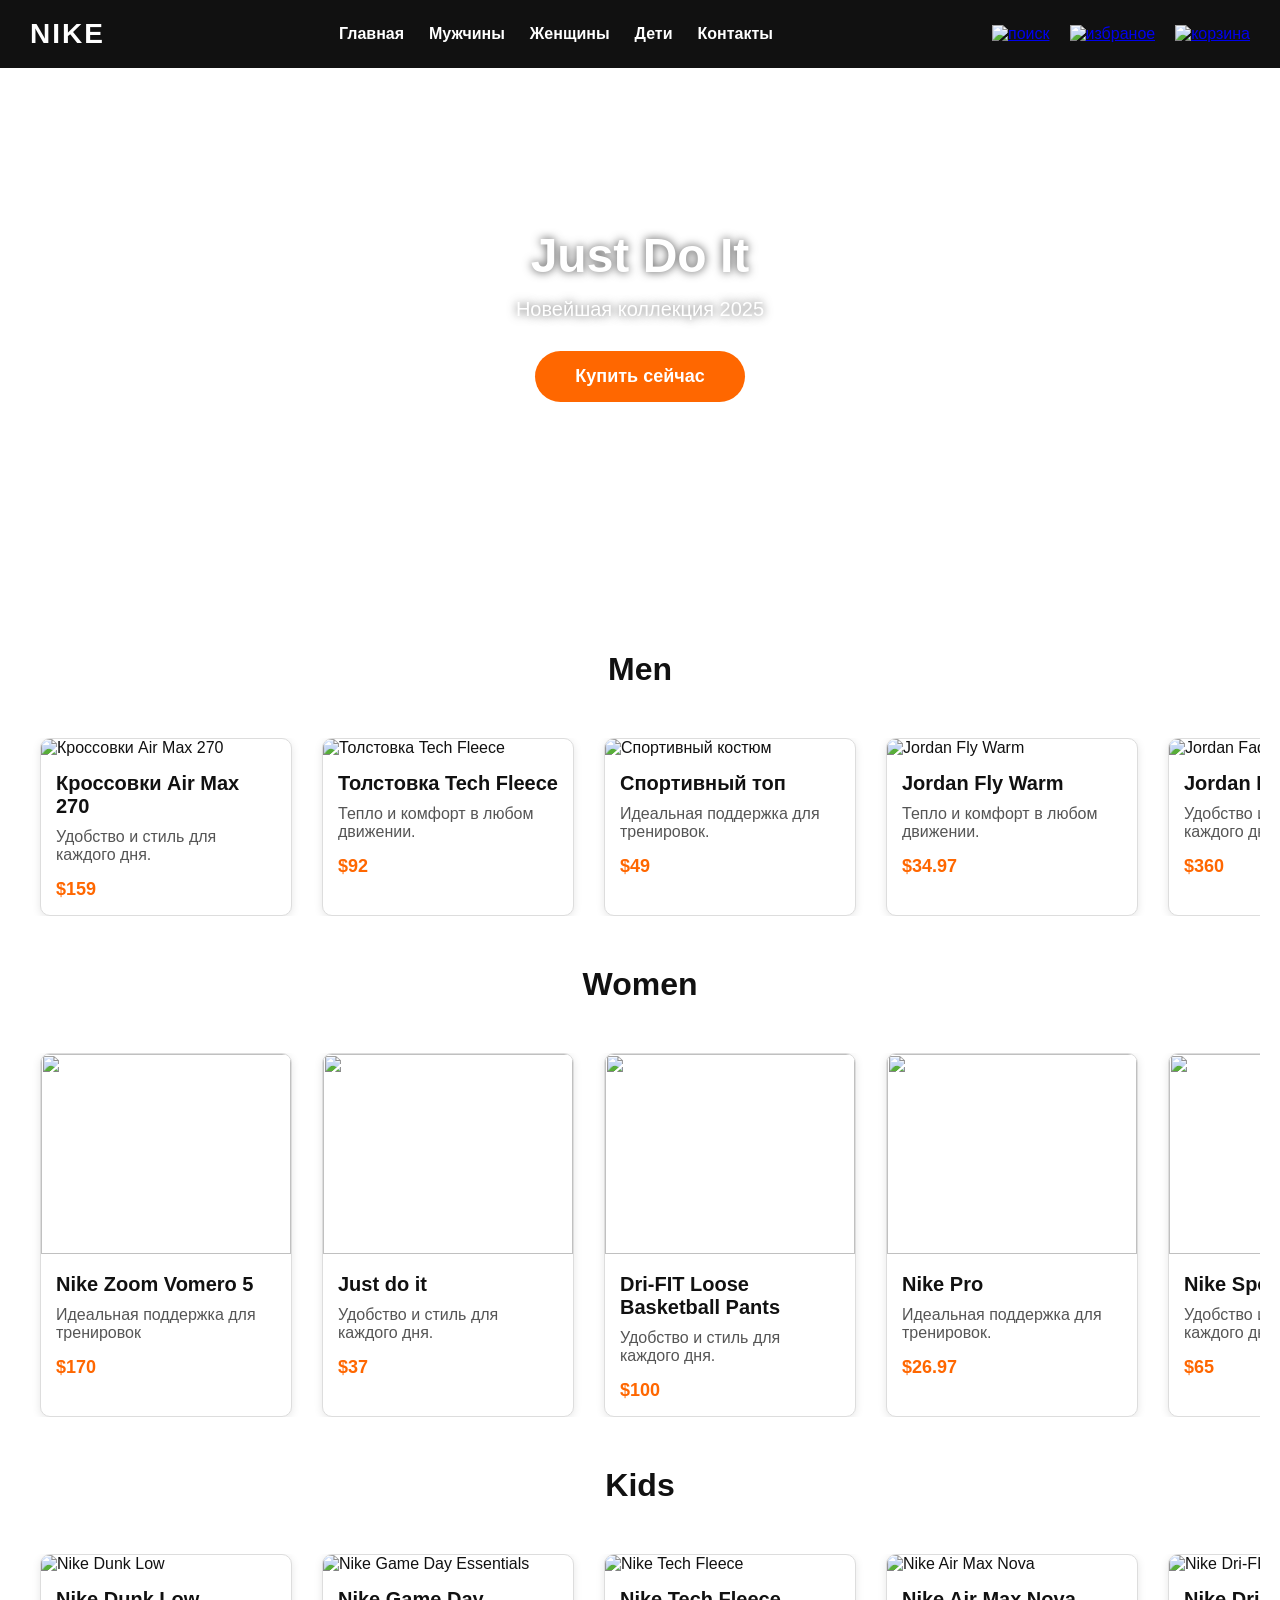
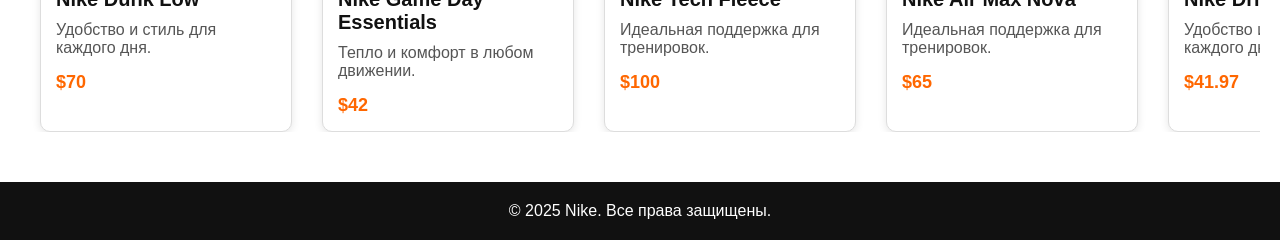
==== index.html @ d8fe8e83 "Update and rename nikl.html to index.html" ====
<!DOCTYPE html>
<html lang="ru">
  <head>
    <meta charset="UTF-8" />
    <meta name="viewport" content="width=device-width, initial-scale=1" />
    <title>Nike Style</title>
    <link rel="stylesheet" href="nikl.css" />
  </head>
  <body>
    <header>
      <div class="logo">NIKE</div>
      <nav>
        <div class="nav">
          <a href="#">Главная</a>
          <a href="#">Мужчины</a>
          <a href="#">Женщины</a>
          <a href="#">Дети</a>
          <a href="#">Контакты</a>
        </div>
      </nav>
      <div class="topbar">
        <a href="#"><img src="./assets/images/search.png" alt="поиск" /></a>
        <a href="#"><img src="./assets/images/heart.png" alt="избраное" /></a>
        <a href="#"><img src="./assets/images/cart.png" alt="корзина" /></a>
      </div>
    </header>
    <section class="hero">
      <h1>Just Do It</h1>
      <p>Новейшая коллекция 2025</p>
      <button>Купить сейчас</button>
    </section>
    <div class="section-title"><h1>Men</h1></div>
    <section class="products">
      <div class="product-card">
        <img
          src="https://admin.di-sport.uz/storage/thumbnails/galleries/15135/TgC20Le6HwSjdDCjz6YAbBHwex1mLtQqsfRwQe2c-large.webp"
          alt="Кроссовки Air Max 270"
        />
        <div class="product-info">
          <h3>Кроссовки Air Max 270</h3>
          <p>Удобство и стиль для каждого дня.</p>
          <span>$159</span>
        </div>
      </div>
      <div class="product-card">
        <img
          src="https://admin.di-sport.uz/storage/thumbnails/galleries/12837/Vx0sGglSOGy8mHYQzFx9p4N3NT5jqzCbbuOcZBa0-large.webp"
          alt="Толстовка Tech Fleece"
        />
        <div class="product-info">
          <h3>Толстовка Tech Fleece</h3>
          <p>Тепло и комфорт в любом движении.</p>
          <span>$92</span>
        </div>
      </div>
      <div class="product-card">
        <img
          src="https://admin.di-sport.uz/storage/thumbnails/galleries/19999/tvIFdXenOKw1ogEoVOJOxI7K8t1uz3bwvX8XQ8zT-large.webp"
          alt="Спортивный костюм"
        />
        <div class="product-info">
          <h3>Спортивный топ</h3>
          <p>Идеальная поддержка для тренировок.</p>
          <span>$49</span>
        </div>
      </div>
      <div class="product-card">
        <img
          src="https://static.nike.com/a/images/t_PDP_1728_v1/f_auto,q_auto:eco,u_126ab356-44d8-4a06-89b4-fcdcc8df0245,c_scale,fl_relative,w_1.0,h_1.0,fl_layer_apply/1ad50459-0d11-4726-83bf-209a05422222/JORDAN+TF+FLY+WARM+HOOD.png"
          alt="Jordan Fly Warm"
        />
        <div class="product-info">
          <h3>Jordan Fly Warm</h3>
          <p>Тепло и комфорт в любом движении.</p>
          <span>$34.97</span>
        </div>
      </div>
      <div class="product-card">
        <img
          src="https://static.nike.com/a/images/t_PDP_1728_v1/f_auto,q_auto:eco,u_126ab356-44d8-4a06-89b4-fcdcc8df0245,c_scale,fl_relative,w_1.0,h_1.0,fl_layer_apply/0b8219e5-9a7b-49dc-b964-774d5a9de022/JORDAN+FADE+AWAY+GB.png"
          alt="Jordan Fadeaway"
        />
        <div class="product-info">
          <h3>Jordan Fadeaway</h3>
          <p>Удобство и стиль для каждого дня.</p>
          <span>$360</span>
        </div>
      </div>
      <div class="product-card">
        <img
          src="https://static.nike.com/a/images/t_PDP_1728_v1/f_auto,q_auto:eco/8bbea777-9419-47da-a8d8-1cbc6b733000/NK+UTILITY+ELITE+BKPK+-+2.0.png"
          alt="Nike Utility Elite"
        />
        <div class="product-info">
          <h3>Nike Utility Elite</h3>
          <p>Удобство и стиль для каждого дня.</p>
          <span>$120</span>
        </div>
      </div>
    </section>
    <div class="section-title"><h1>Women</h1></div>
    <section class="products">
      <div class="product-card">
        <img
          src="https://static.nike.com/a/images/t_PDP_1728_v1/f_auto,q_auto:eco/cc0493a2-b8ba-4e2c-a9bf-80be236c7fc7/W+NIKE+ZOOM+VOMERO+5.png"
          alt=""
        />
        <div class="product-info">
          <h3>Nike Zoom Vomero 5</h3>
          <p>Идеальная поддержка для тренировок</p>
          <span>$170</span>
        </div>
      </div>
      <div class="product-card">
        <img
          src="https://static.nike.com/a/images/t_PDP_1728_v1/f_auto,q_auto:eco/1a2d3c55-bff9-43fd-b954-5e682875da0c/U+NSW+TEE+CALLING+JDI+QS.png"
          alt=""
        />
        <div class="product-info">
          <h3>Just do it</h3>
          <p>Удобство и стиль для каждого дня.</p>
          <span>$37</span>
        </div>
      </div>
      <div class="product-card">
        <img
          src="https://static.nike.com/a/images/t_PDP_1728_v1/f_auto,q_auto:eco/583804c1-9bef-4dbe-9949-127074973daa/U+NK+DF+SABRINA+SIGNATURE+PANT.png"
          alt=""
        />
        <div class="product-info">
          <h3>Dri-FIT Loose Basketball Pants</h3>
          <p>Удобство и стиль для каждого дня.</p>
          <span>$100</span>
        </div>
      </div>
      <div class="product-card">
        <img
          src="https://static.nike.com/a/images/t_PDP_1728_v1/f_auto,q_auto:eco/706d2e30-f695-4230-9801-2dee2ebb829c/W+NP+365+SHORT+3IN.png"
          alt=""
        />
        <div class="product-info">
          <h3>Nike Pro</h3>
          <p>Идеальная поддержка для тренировок.</p>
          <span>$26.97</span>
        </div>
      </div>
      <div class="product-card">
        <img
          src="https://static.nike.com/a/images/t_PDP_1728_v1/f_auto,q_auto:eco/cc9d07f8-25e6-423d-b8f8-47b7a0b4c75a/W+NSW+STREET+5%22+CARGO+SHORT.png"
          alt=""
        />
        <div class="product-info">
          <h3>Nike Sportswear</h3>
          <p>Удобство и стиль для каждого дня.</p>
          <span>$65</span>
        </div>
      </div>
      <div class="product-card">
        <img
          src="https://static.nike.com/a/images/t_PDP_1728_v1/f_auto,q_auto:eco,u_126ab356-44d8-4a06-89b4-fcdcc8df0245,c_scale,fl_relative,w_1.0,h_1.0,fl_layer_apply/af49e954-db9c-46ce-9cac-ca6eb727e349/WMNS+AIR+JORDAN+1+MM+LOW.png"
          alt=""
        />
        <div class="product-info">
          <h3>Air Jordan 1 Low Method of Make</h3>
          <p>Удобство и стиль для каждого дня.</p>
          <span>$105.97 </span>
        </div>
      </div>
    </section>
    <div class="section-title"><h1>Kids</h1></div>
    <section class="products">
      <div class="product-card">
        <img
          src="https://static.nike.com/a/images/t_PDP_1728_v1/f_auto,q_auto:eco/2fc91dc4-257d-4b29-be93-9b399e503e89/NIKE+DUNK+LOW+%28PS%29.png"
          alt="Nike Dunk Low"
        />
        <div class="product-info">
          <h3>Nike Dunk Low</h3>
          <p>Удобство и стиль для каждого дня.</p>
          <span>$70</span>
        </div>
      </div>
      <div class="product-card">
        <img
          src="https://static.nike.com/a/images/t_PDP_1728_v1/f_auto,q_auto:eco/6afbf3b0-b544-41b1-b1a7-80d4129cf046/GAME+DAY+ESSENTIALS+FT+TOP.png"
          alt="Nike Game Day Essentials"
        />
        <div class="product-info">
          <h3>Nike Game Day Essentials</h3>
          <p>Тепло и комфорт в любом движении.</p>
          <span>$42</span>
        </div>
      </div>
      <div class="product-card">
        <img
          src="https://static.nike.com/a/images/t_PDP_1728_v1/f_auto,q_auto:eco/e188e7d3-b211-4093-a872-b96a694e7160/TECH+FLEECE+DRESS.png"
          alt="Nike Tech Fleece"
        />
        <div class="product-info">
          <h3>Nike Tech Fleece</h3>
          <p>Идеальная поддержка для тренировок.</p>
          <span>$100</span>
        </div>
      </div>
      <div class="product-card">
        <img
          src="https://static.nike.com/a/images/t_PDP_1728_v1/f_auto,q_auto:eco/88d089da-80e6-4518-9094-4a9f206df428/NIKE+AIR+MAX+NOVA+%28PS%29.png"
          alt="Nike Air Max Nova"
        />
        <div class="product-info">
          <h3>Nike Air Max Nova</h3>
          <p>Идеальная поддержка для тренировок.</p>
          <span>$65</span>
        </div>
      </div>
      <div class="product-card">
        <img
          src="https://static.nike.com/a/images/t_PDP_1728_v1/f_auto,q_auto:eco/c01bee0b-fed0-45e2-bdee-53c6076391f9/NKN+FULL+ZIP+SET+WITH+LOGO+TAP.png"
          alt="Nike Dri-FIT"
        />
        <div class="product-info">
          <h3>Nike Dri-FIT</h3>
          <p>Удобство и стиль для каждого дня.</p>
          <span>$41.97</span>
        </div>
      </div>
      <div class="product-card">
        <img
          src="https://static.nike.com/a/images/t_PDP_1728_v1/f_auto,q_auto:eco/80cd6acf-0c01-4d2c-bdac-e6595abcfd5a/NIKE+BUDDIES+LUNCH+TOTE.png"
          alt="Nike"
        />
        <div class="product-info">
          <h3>Nike</h3>
          <p>Удобство и стиль для каждого дня.</p>
          <span>$32</span>
        </div>
      </div>
    </section>

    <footer>&copy; 2025 Nike. Все права защищены.</footer>
  </body>
</html>
---- nikl.css ----
body {
  margin: 0;
  font-family: "Arial", sans-serif;
  background-color: #fff;
  color: #111;
}
header {
  background: #111;
  color: white;
  display: flex;
  align-items: center;
  position: absolute;
  width: 100%;
  justify-content: space-between;
  padding: 15px 30px;
}
.nav {
  display: flex;
}
.topbar {
  display: flex;
  justify-content: end;
  margin-right: 50px;
  gap: 20px;
  padding: 10px;
}
.topbar img {
  width: 24px;
  height: 24px;
  cursor: pointer;
}
header .logo {
  font-size: 28px;
  font-weight: bold;
  letter-spacing: 2px;
  cursor: pointer;
}
nav a {
  color: white;
  text-decoration: none;
  margin-left: 25px;
  font-weight: 600;
  transition: color 0.3s;
}
nav a:hover {
  color: #ff6700;
}
.hero {
  background: url("https://images.unsplash.com/photo-1523275335684-37898b6baf30?auto=format&fit=crop&w=1350&q=80")
    center/cover no-repeat;
  height: 70vh;
  display: flex;
  align-items: center;
  justify-content: center;
  color: white;
  text-shadow: 0 0 10px rgba(0, 0, 0, 0.7);
  flex-direction: column;
  padding: 0 20px;
}
.hero h1 {
  font-size: 48px;
  margin: 0;
}
.hero p {
  font-size: 20px;
  margin: 15px 0 30px;
}
.hero button {
  background-color: #ff6700;
  border: none;
  padding: 15px 40px;
  color: white;
  font-weight: 700;
  font-size: 18px;
  border-radius: 30px;
  cursor: pointer;
  transition: background-color 0.3s;
}
.hero button:hover {
  background-color: #e65c00;
}
.products {
  max-width: 1200px;
  margin: 50px auto;
  padding: 0 20px;
  display: flex;
  gap: 30px;
  overflow-x: scroll;
  overflow-y: hidden;
}
.section-title {
  text-align: center;
}
::-webkit-scrollbar {
  width: 10px;
}

/* Track */
::-webkit-scrollbar-track {
  background: #f1f1f1;
}

/* Handle */
::-webkit-scrollbar-thumb {
  background: #888;
}

/* Handle on hover */
::-webkit-scrollbar-thumb:hover {
  background: #555;
}
.product-card {
  border: 1px solid #ddd;
  border-radius: 10px;
  overflow: hidden;
  box-shadow: 0 2px 8px rgb(0 0 0 / 0.1);
  transition: transform 0.3s;
  background: white;
  min-width: 250px;
}
.product-card:hover {
  transform: scale(1.05);
}
.product-card img {
  width: 100%;
  height: 200px;
  object-fit: cover;
}
.product-info {
  padding: 15px;
}
.product-info h3 {
  margin: 0 0 10px;
  font-size: 20px;
}
.product-info p {
  color: #555;
  margin: 0 0 15px;
}
.product-info span {
  font-weight: 700;
  font-size: 18px;
  color: #ff6700;
}
footer {
  background: #111;
  color: white;
  text-align: center;
  padding: 20px 10px;
  margin-top: 50px;
}
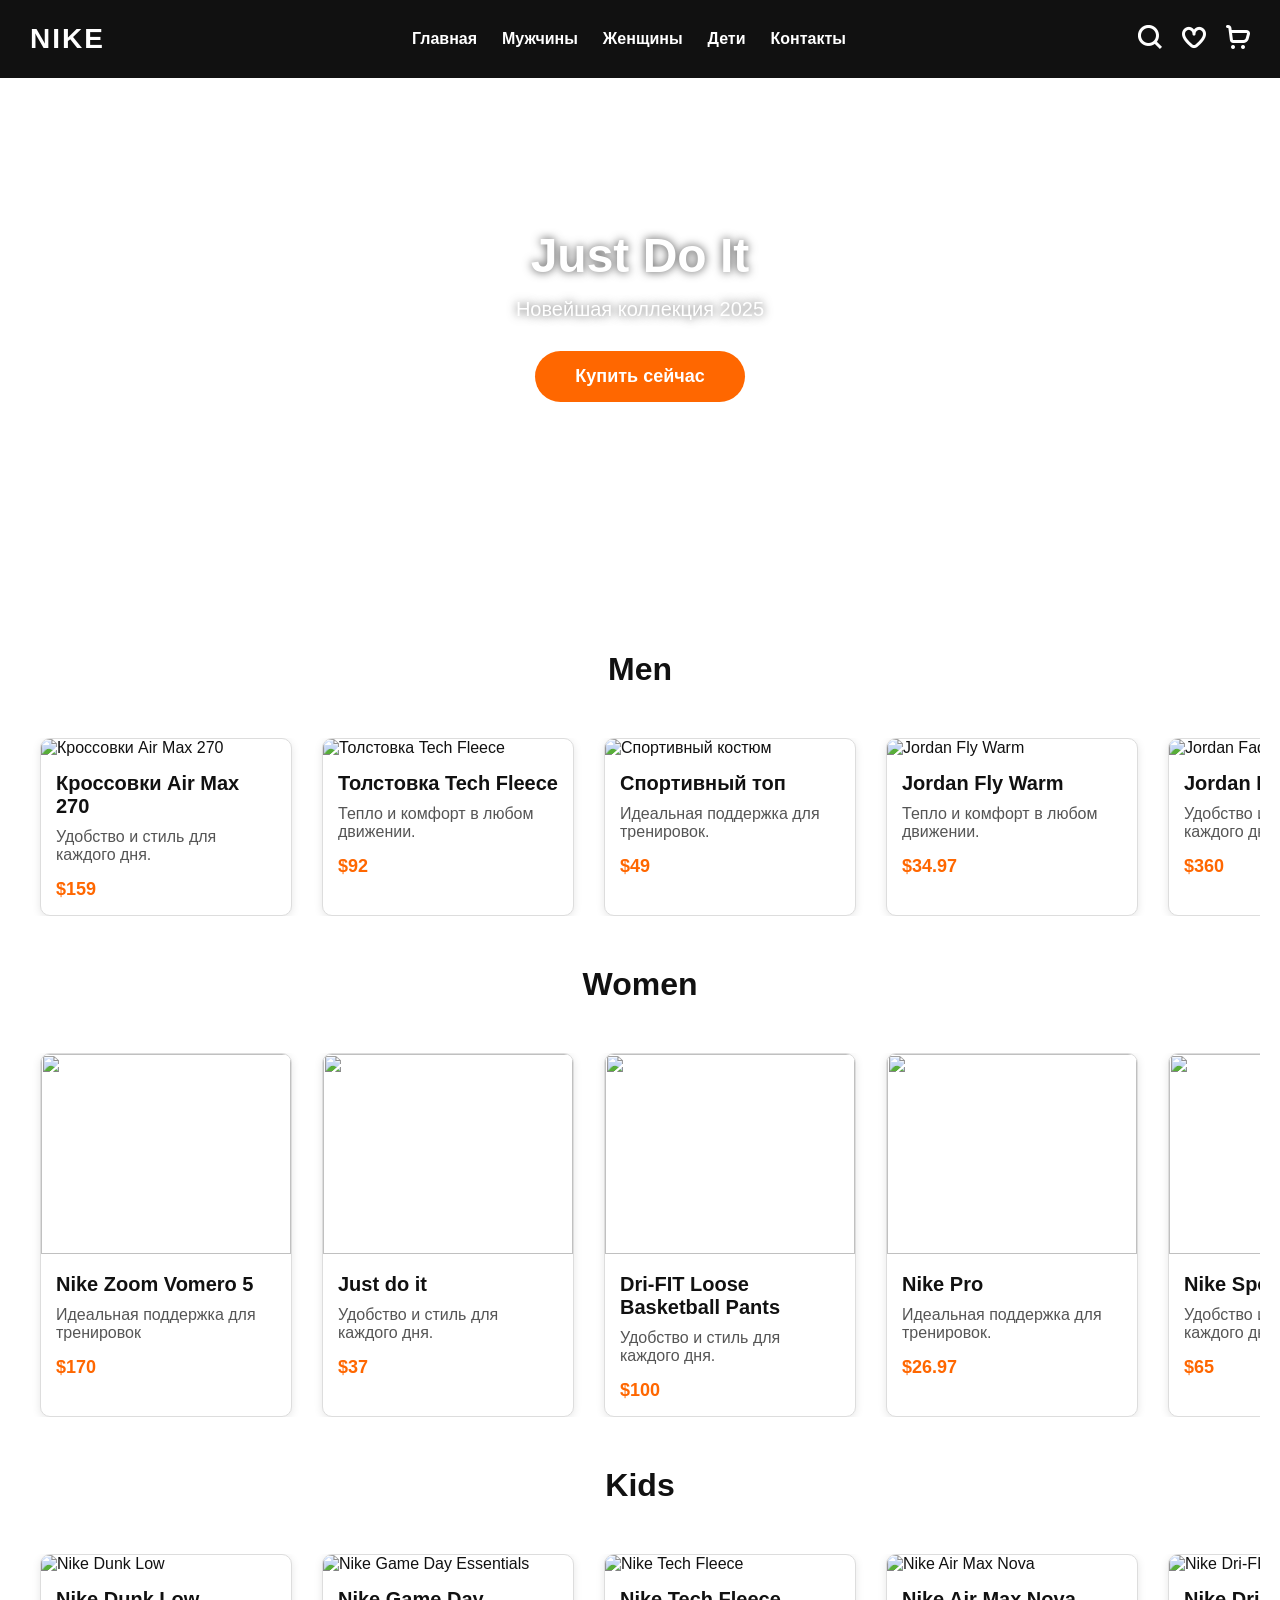
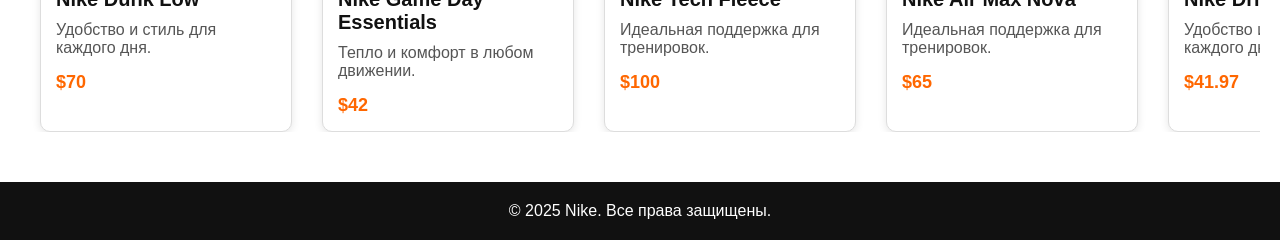
==== commit 442fab41: "assets path fixed" ====
--- a/index.html
+++ b/index.html
@@ -19,9 +19,9 @@
         </div>
       </nav>
       <div class="topbar">
-        <a href="#"><img src="./assets/images/search.png" alt="поиск" /></a>
-        <a href="#"><img src="./assets/images/heart.png" alt="избраное" /></a>
-        <a href="#"><img src="./assets/images/cart.png" alt="корзина" /></a>
+        <a href="#"><img src="./assets/search.png" alt="поиск" /></a>
+        <a href="#"><img src="./assets/heart.png" alt="избраное" /></a>
+        <a href="#"><img src="./assets/cart.png" alt="корзина" /></a>
       </div>
     </header>
     <section class="hero">
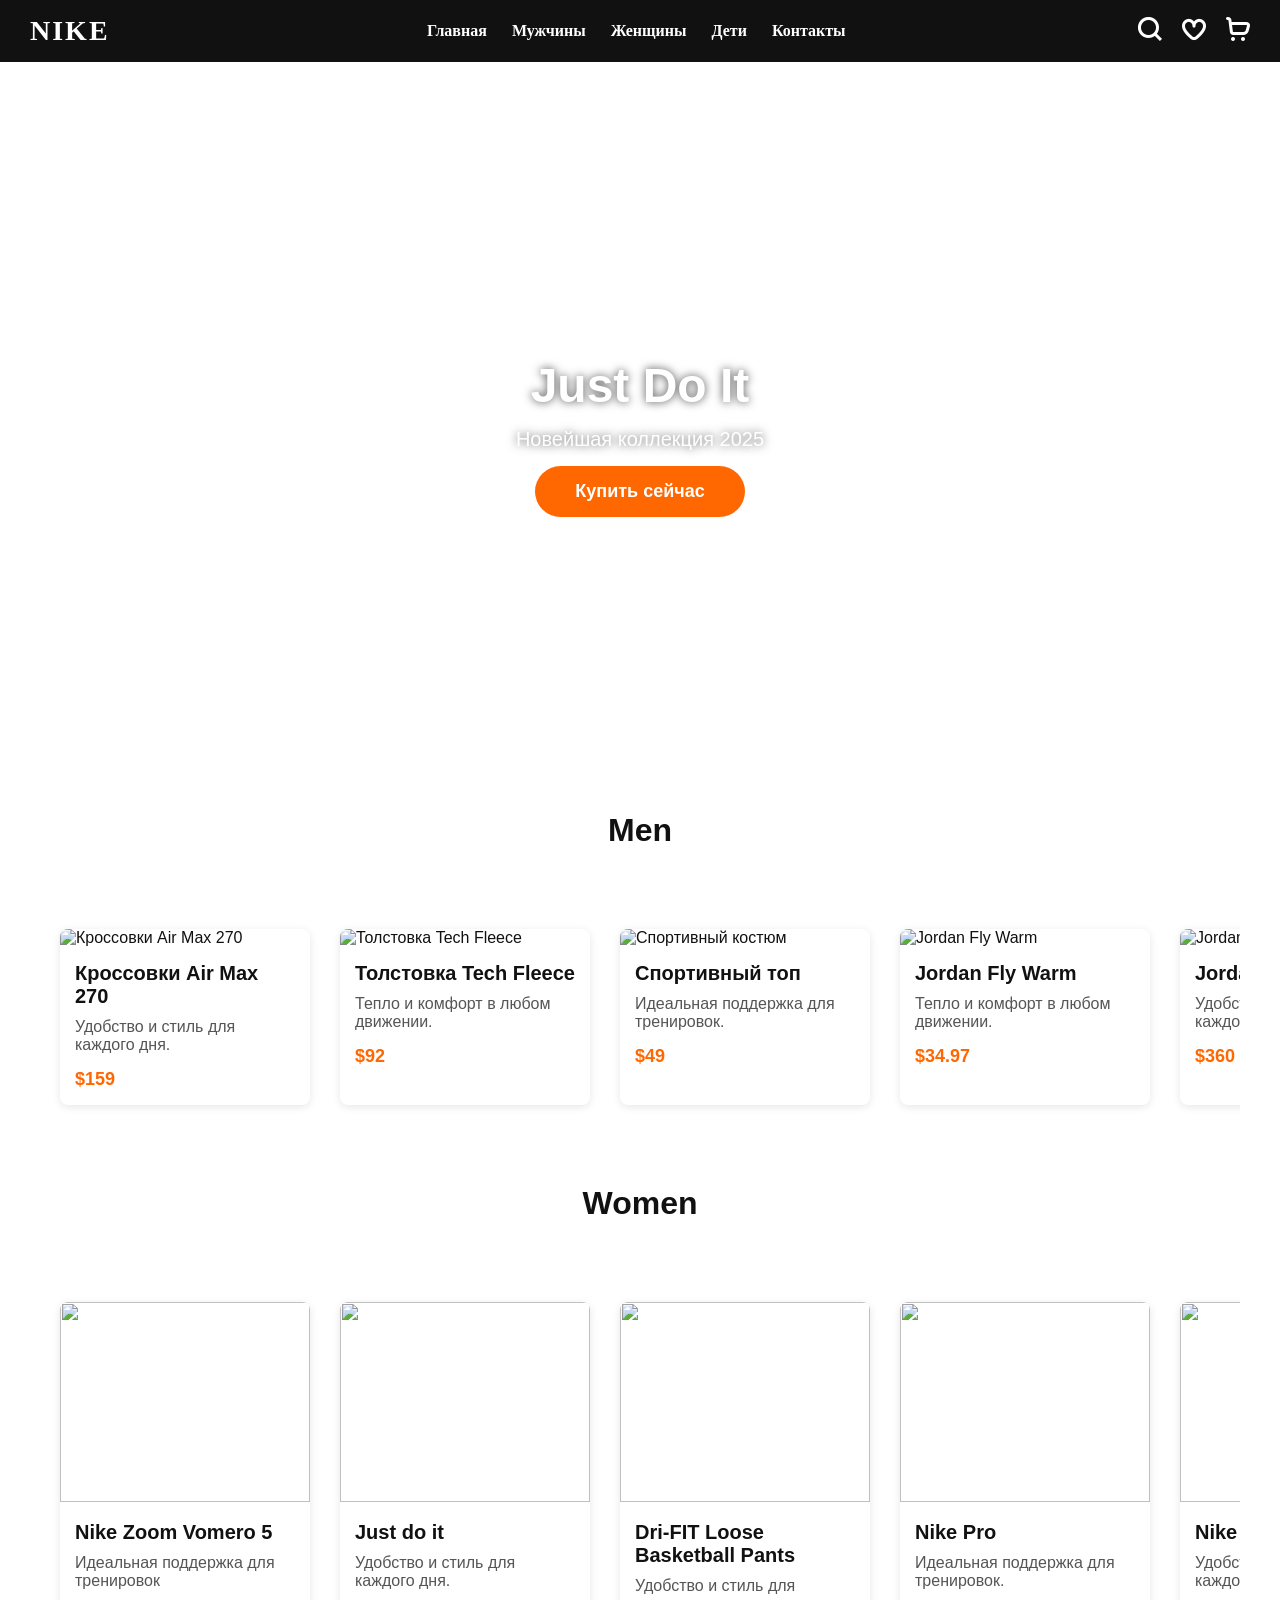
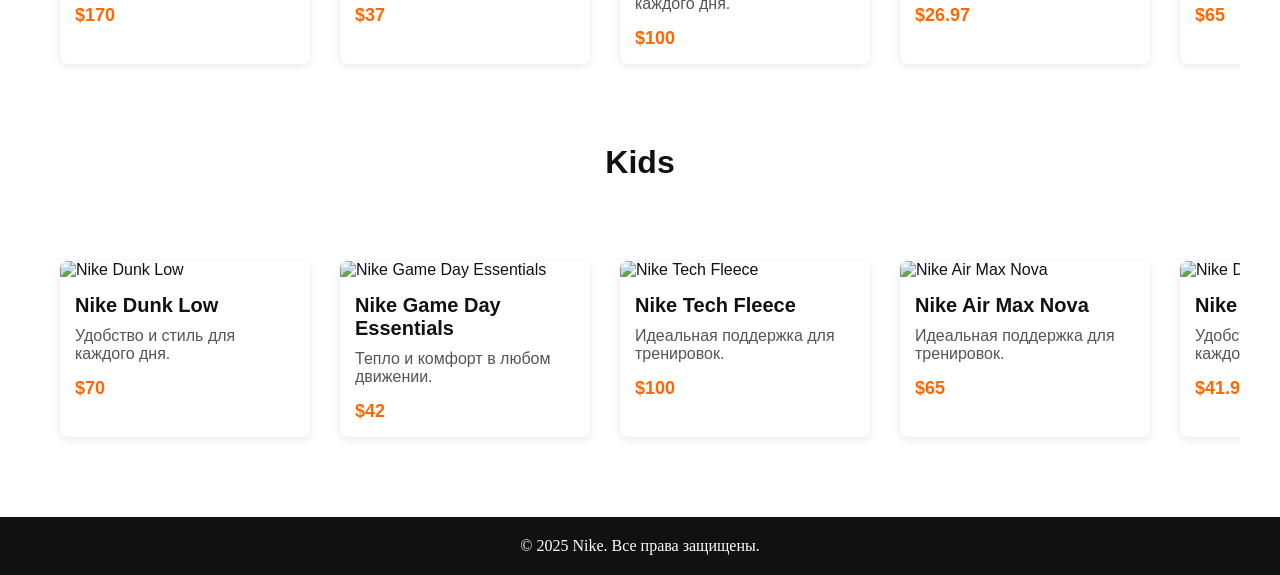
==== commit 12f8203b: "sdf" ====
--- a/index.html
+++ b/index.html
@@ -24,219 +24,220 @@
         <a href="#"><img src="./assets/cart.png" alt="корзина" /></a>
       </div>
     </header>
-    <section class="hero">
-      <h1>Just Do It</h1>
-      <p>Новейшая коллекция 2025</p>
-      <button>Купить сейчас</button>
-    </section>
-    <div class="section-title"><h1>Men</h1></div>
-    <section class="products">
-      <div class="product-card">
-        <img
-          src="https://admin.di-sport.uz/storage/thumbnails/galleries/15135/TgC20Le6HwSjdDCjz6YAbBHwex1mLtQqsfRwQe2c-large.webp"
-          alt="Кроссовки Air Max 270"
-        />
-        <div class="product-info">
-          <h3>Кроссовки Air Max 270</h3>
-          <p>Удобство и стиль для каждого дня.</p>
-          <span>$159</span>
-        </div>
-      </div>
-      <div class="product-card">
-        <img
-          src="https://admin.di-sport.uz/storage/thumbnails/galleries/12837/Vx0sGglSOGy8mHYQzFx9p4N3NT5jqzCbbuOcZBa0-large.webp"
-          alt="Толстовка Tech Fleece"
-        />
-        <div class="product-info">
-          <h3>Толстовка Tech Fleece</h3>
-          <p>Тепло и комфорт в любом движении.</p>
-          <span>$92</span>
-        </div>
-      </div>
-      <div class="product-card">
-        <img
-          src="https://admin.di-sport.uz/storage/thumbnails/galleries/19999/tvIFdXenOKw1ogEoVOJOxI7K8t1uz3bwvX8XQ8zT-large.webp"
-          alt="Спортивный костюм"
-        />
-        <div class="product-info">
-          <h3>Спортивный топ</h3>
-          <p>Идеальная поддержка для тренировок.</p>
-          <span>$49</span>
-        </div>
-      </div>
-      <div class="product-card">
-        <img
-          src="https://static.nike.com/a/images/t_PDP_1728_v1/f_auto,q_auto:eco,u_126ab356-44d8-4a06-89b4-fcdcc8df0245,c_scale,fl_relative,w_1.0,h_1.0,fl_layer_apply/1ad50459-0d11-4726-83bf-209a05422222/JORDAN+TF+FLY+WARM+HOOD.png"
-          alt="Jordan Fly Warm"
-        />
-        <div class="product-info">
-          <h3>Jordan Fly Warm</h3>
-          <p>Тепло и комфорт в любом движении.</p>
-          <span>$34.97</span>
-        </div>
-      </div>
-      <div class="product-card">
-        <img
-          src="https://static.nike.com/a/images/t_PDP_1728_v1/f_auto,q_auto:eco,u_126ab356-44d8-4a06-89b4-fcdcc8df0245,c_scale,fl_relative,w_1.0,h_1.0,fl_layer_apply/0b8219e5-9a7b-49dc-b964-774d5a9de022/JORDAN+FADE+AWAY+GB.png"
-          alt="Jordan Fadeaway"
-        />
-        <div class="product-info">
-          <h3>Jordan Fadeaway</h3>
-          <p>Удобство и стиль для каждого дня.</p>
-          <span>$360</span>
-        </div>
-      </div>
-      <div class="product-card">
-        <img
-          src="https://static.nike.com/a/images/t_PDP_1728_v1/f_auto,q_auto:eco/8bbea777-9419-47da-a8d8-1cbc6b733000/NK+UTILITY+ELITE+BKPK+-+2.0.png"
-          alt="Nike Utility Elite"
-        />
-        <div class="product-info">
-          <h3>Nike Utility Elite</h3>
-          <p>Удобство и стиль для каждого дня.</p>
-          <span>$120</span>
-        </div>
-      </div>
-    </section>
-    <div class="section-title"><h1>Women</h1></div>
-    <section class="products">
-      <div class="product-card">
-        <img
-          src="https://static.nike.com/a/images/t_PDP_1728_v1/f_auto,q_auto:eco/cc0493a2-b8ba-4e2c-a9bf-80be236c7fc7/W+NIKE+ZOOM+VOMERO+5.png"
-          alt=""
-        />
-        <div class="product-info">
-          <h3>Nike Zoom Vomero 5</h3>
-          <p>Идеальная поддержка для тренировок</p>
-          <span>$170</span>
-        </div>
-      </div>
-      <div class="product-card">
-        <img
-          src="https://static.nike.com/a/images/t_PDP_1728_v1/f_auto,q_auto:eco/1a2d3c55-bff9-43fd-b954-5e682875da0c/U+NSW+TEE+CALLING+JDI+QS.png"
-          alt=""
-        />
-        <div class="product-info">
-          <h3>Just do it</h3>
-          <p>Удобство и стиль для каждого дня.</p>
-          <span>$37</span>
-        </div>
-      </div>
-      <div class="product-card">
-        <img
-          src="https://static.nike.com/a/images/t_PDP_1728_v1/f_auto,q_auto:eco/583804c1-9bef-4dbe-9949-127074973daa/U+NK+DF+SABRINA+SIGNATURE+PANT.png"
-          alt=""
-        />
-        <div class="product-info">
-          <h3>Dri-FIT Loose Basketball Pants</h3>
-          <p>Удобство и стиль для каждого дня.</p>
-          <span>$100</span>
-        </div>
-      </div>
-      <div class="product-card">
-        <img
-          src="https://static.nike.com/a/images/t_PDP_1728_v1/f_auto,q_auto:eco/706d2e30-f695-4230-9801-2dee2ebb829c/W+NP+365+SHORT+3IN.png"
-          alt=""
-        />
-        <div class="product-info">
-          <h3>Nike Pro</h3>
-          <p>Идеальная поддержка для тренировок.</p>
-          <span>$26.97</span>
-        </div>
-      </div>
-      <div class="product-card">
-        <img
-          src="https://static.nike.com/a/images/t_PDP_1728_v1/f_auto,q_auto:eco/cc9d07f8-25e6-423d-b8f8-47b7a0b4c75a/W+NSW+STREET+5%22+CARGO+SHORT.png"
-          alt=""
-        />
-        <div class="product-info">
-          <h3>Nike Sportswear</h3>
-          <p>Удобство и стиль для каждого дня.</p>
-          <span>$65</span>
-        </div>
-      </div>
-      <div class="product-card">
-        <img
-          src="https://static.nike.com/a/images/t_PDP_1728_v1/f_auto,q_auto:eco,u_126ab356-44d8-4a06-89b4-fcdcc8df0245,c_scale,fl_relative,w_1.0,h_1.0,fl_layer_apply/af49e954-db9c-46ce-9cac-ca6eb727e349/WMNS+AIR+JORDAN+1+MM+LOW.png"
-          alt=""
-        />
-        <div class="product-info">
-          <h3>Air Jordan 1 Low Method of Make</h3>
-          <p>Удобство и стиль для каждого дня.</p>
-          <span>$105.97 </span>
-        </div>
-      </div>
-    </section>
-    <div class="section-title"><h1>Kids</h1></div>
-    <section class="products">
-      <div class="product-card">
-        <img
-          src="https://static.nike.com/a/images/t_PDP_1728_v1/f_auto,q_auto:eco/2fc91dc4-257d-4b29-be93-9b399e503e89/NIKE+DUNK+LOW+%28PS%29.png"
-          alt="Nike Dunk Low"
-        />
-        <div class="product-info">
-          <h3>Nike Dunk Low</h3>
-          <p>Удобство и стиль для каждого дня.</p>
-          <span>$70</span>
-        </div>
-      </div>
-      <div class="product-card">
-        <img
-          src="https://static.nike.com/a/images/t_PDP_1728_v1/f_auto,q_auto:eco/6afbf3b0-b544-41b1-b1a7-80d4129cf046/GAME+DAY+ESSENTIALS+FT+TOP.png"
-          alt="Nike Game Day Essentials"
-        />
-        <div class="product-info">
-          <h3>Nike Game Day Essentials</h3>
-          <p>Тепло и комфорт в любом движении.</p>
-          <span>$42</span>
-        </div>
-      </div>
-      <div class="product-card">
-        <img
-          src="https://static.nike.com/a/images/t_PDP_1728_v1/f_auto,q_auto:eco/e188e7d3-b211-4093-a872-b96a694e7160/TECH+FLEECE+DRESS.png"
-          alt="Nike Tech Fleece"
-        />
-        <div class="product-info">
-          <h3>Nike Tech Fleece</h3>
-          <p>Идеальная поддержка для тренировок.</p>
-          <span>$100</span>
-        </div>
-      </div>
-      <div class="product-card">
-        <img
-          src="https://static.nike.com/a/images/t_PDP_1728_v1/f_auto,q_auto:eco/88d089da-80e6-4518-9094-4a9f206df428/NIKE+AIR+MAX+NOVA+%28PS%29.png"
-          alt="Nike Air Max Nova"
-        />
-        <div class="product-info">
-          <h3>Nike Air Max Nova</h3>
-          <p>Идеальная поддержка для тренировок.</p>
-          <span>$65</span>
-        </div>
-      </div>
-      <div class="product-card">
-        <img
-          src="https://static.nike.com/a/images/t_PDP_1728_v1/f_auto,q_auto:eco/c01bee0b-fed0-45e2-bdee-53c6076391f9/NKN+FULL+ZIP+SET+WITH+LOGO+TAP.png"
-          alt="Nike Dri-FIT"
-        />
-        <div class="product-info">
-          <h3>Nike Dri-FIT</h3>
-          <p>Удобство и стиль для каждого дня.</p>
-          <span>$41.97</span>
-        </div>
-      </div>
-      <div class="product-card">
-        <img
-          src="https://static.nike.com/a/images/t_PDP_1728_v1/f_auto,q_auto:eco/80cd6acf-0c01-4d2c-bdac-e6595abcfd5a/NIKE+BUDDIES+LUNCH+TOTE.png"
-          alt="Nike"
-        />
-        <div class="product-info">
-          <h3>Nike</h3>
-          <p>Удобство и стиль для каждого дня.</p>
-          <span>$32</span>
-        </div>
-      </div>
-    </section>
-
+    <main>
+      <section class="hero">
+        <h1>Just Do It</h1>
+        <p>Новейшая коллекция 2025</p>
+        <button>Купить сейчас</button>
+      </section>
+      <div class="section-title"><h1>Men</h1></div>
+      <section class="products">
+        <div class="product-card">
+          <img
+            src="https://admin.di-sport.uz/storage/thumbnails/galleries/15135/TgC20Le6HwSjdDCjz6YAbBHwex1mLtQqsfRwQe2c-large.webp"
+            alt="Кроссовки Air Max 270"
+          />
+          <div class="product-info">
+            <h3>Кроссовки Air Max 270</h3>
+            <p>Удобство и стиль для каждого дня.</p>
+            <span>$159</span>
+          </div>
+        </div>
+        <div class="product-card">
+          <img
+            src="https://admin.di-sport.uz/storage/thumbnails/galleries/12837/Vx0sGglSOGy8mHYQzFx9p4N3NT5jqzCbbuOcZBa0-large.webp"
+            alt="Толстовка Tech Fleece"
+          />
+          <div class="product-info">
+            <h3>Толстовка Tech Fleece</h3>
+            <p>Тепло и комфорт в любом движении.</p>
+            <span>$92</span>
+          </div>
+        </div>
+        <div class="product-card">
+          <img
+            src="https://admin.di-sport.uz/storage/thumbnails/galleries/19999/tvIFdXenOKw1ogEoVOJOxI7K8t1uz3bwvX8XQ8zT-large.webp"
+            alt="Спортивный костюм"
+          />
+          <div class="product-info">
+            <h3>Спортивный топ</h3>
+            <p>Идеальная поддержка для тренировок.</p>
+            <span>$49</span>
+          </div>
+        </div>
+        <div class="product-card">
+          <img
+            src="https://static.nike.com/a/images/t_PDP_1728_v1/f_auto,q_auto:eco,u_126ab356-44d8-4a06-89b4-fcdcc8df0245,c_scale,fl_relative,w_1.0,h_1.0,fl_layer_apply/1ad50459-0d11-4726-83bf-209a05422222/JORDAN+TF+FLY+WARM+HOOD.png"
+            alt="Jordan Fly Warm"
+          />
+          <div class="product-info">
+            <h3>Jordan Fly Warm</h3>
+            <p>Тепло и комфорт в любом движении.</p>
+            <span>$34.97</span>
+          </div>
+        </div>
+        <div class="product-card">
+          <img
+            src="https://static.nike.com/a/images/t_PDP_1728_v1/f_auto,q_auto:eco,u_126ab356-44d8-4a06-89b4-fcdcc8df0245,c_scale,fl_relative,w_1.0,h_1.0,fl_layer_apply/0b8219e5-9a7b-49dc-b964-774d5a9de022/JORDAN+FADE+AWAY+GB.png"
+            alt="Jordan Fadeaway"
+          />
+          <div class="product-info">
+            <h3>Jordan Fadeaway</h3>
+            <p>Удобство и стиль для каждого дня.</p>
+            <span>$360</span>
+          </div>
+        </div>
+        <div class="product-card">
+          <img
+            src="https://static.nike.com/a/images/t_PDP_1728_v1/f_auto,q_auto:eco/8bbea777-9419-47da-a8d8-1cbc6b733000/NK+UTILITY+ELITE+BKPK+-+2.0.png"
+            alt="Nike Utility Elite"
+          />
+          <div class="product-info">
+            <h3>Nike Utility Elite</h3>
+            <p>Удобство и стиль для каждого дня.</p>
+            <span>$120</span>
+          </div>
+        </div>
+      </section>
+      <div class="section-title"><h1>Women</h1></div>
+      <section class="products">
+        <div class="product-card">
+          <img
+            src="https://static.nike.com/a/images/t_PDP_1728_v1/f_auto,q_auto:eco/cc0493a2-b8ba-4e2c-a9bf-80be236c7fc7/W+NIKE+ZOOM+VOMERO+5.png"
+            alt=""
+          />
+          <div class="product-info">
+            <h3>Nike Zoom Vomero 5</h3>
+            <p>Идеальная поддержка для тренировок</p>
+            <span>$170</span>
+          </div>
+        </div>
+        <div class="product-card">
+          <img
+            src="https://static.nike.com/a/images/t_PDP_1728_v1/f_auto,q_auto:eco/1a2d3c55-bff9-43fd-b954-5e682875da0c/U+NSW+TEE+CALLING+JDI+QS.png"
+            alt=""
+          />
+          <div class="product-info">
+            <h3>Just do it</h3>
+            <p>Удобство и стиль для каждого дня.</p>
+            <span>$37</span>
+          </div>
+        </div>
+        <div class="product-card">
+          <img
+            src="https://static.nike.com/a/images/t_PDP_1728_v1/f_auto,q_auto:eco/583804c1-9bef-4dbe-9949-127074973daa/U+NK+DF+SABRINA+SIGNATURE+PANT.png"
+            alt=""
+          />
+          <div class="product-info">
+            <h3>Dri-FIT Loose Basketball Pants</h3>
+            <p>Удобство и стиль для каждого дня.</p>
+            <span>$100</span>
+          </div>
+        </div>
+        <div class="product-card">
+          <img
+            src="https://static.nike.com/a/images/t_PDP_1728_v1/f_auto,q_auto:eco/706d2e30-f695-4230-9801-2dee2ebb829c/W+NP+365+SHORT+3IN.png"
+            alt=""
+          />
+          <div class="product-info">
+            <h3>Nike Pro</h3>
+            <p>Идеальная поддержка для тренировок.</p>
+            <span>$26.97</span>
+          </div>
+        </div>
+        <div class="product-card">
+          <img
+            src="https://static.nike.com/a/images/t_PDP_1728_v1/f_auto,q_auto:eco/cc9d07f8-25e6-423d-b8f8-47b7a0b4c75a/W+NSW+STREET+5%22+CARGO+SHORT.png"
+            alt=""
+          />
+          <div class="product-info">
+            <h3>Nike Sportswear</h3>
+            <p>Удобство и стиль для каждого дня.</p>
+            <span>$65</span>
+          </div>
+        </div>
+        <div class="product-card">
+          <img
+            src="https://static.nike.com/a/images/t_PDP_1728_v1/f_auto,q_auto:eco,u_126ab356-44d8-4a06-89b4-fcdcc8df0245,c_scale,fl_relative,w_1.0,h_1.0,fl_layer_apply/af49e954-db9c-46ce-9cac-ca6eb727e349/WMNS+AIR+JORDAN+1+MM+LOW.png"
+            alt=""
+          />
+          <div class="product-info">
+            <h3>Air Jordan 1 Low Method of Make</h3>
+            <p>Удобство и стиль для каждого дня.</p>
+            <span>$105.97 </span>
+          </div>
+        </div>
+      </section>
+      <div class="section-title"><h1>Kids</h1></div>
+      <section class="products">
+        <div class="product-card">
+          <img
+            src="https://static.nike.com/a/images/t_PDP_1728_v1/f_auto,q_auto:eco/2fc91dc4-257d-4b29-be93-9b399e503e89/NIKE+DUNK+LOW+%28PS%29.png"
+            alt="Nike Dunk Low"
+          />
+          <div class="product-info">
+            <h3>Nike Dunk Low</h3>
+            <p>Удобство и стиль для каждого дня.</p>
+            <span>$70</span>
+          </div>
+        </div>
+        <div class="product-card">
+          <img
+            src="https://static.nike.com/a/images/t_PDP_1728_v1/f_auto,q_auto:eco/6afbf3b0-b544-41b1-b1a7-80d4129cf046/GAME+DAY+ESSENTIALS+FT+TOP.png"
+            alt="Nike Game Day Essentials"
+          />
+          <div class="product-info">
+            <h3>Nike Game Day Essentials</h3>
+            <p>Тепло и комфорт в любом движении.</p>
+            <span>$42</span>
+          </div>
+        </div>
+        <div class="product-card">
+          <img
+            src="https://static.nike.com/a/images/t_PDP_1728_v1/f_auto,q_auto:eco/e188e7d3-b211-4093-a872-b96a694e7160/TECH+FLEECE+DRESS.png"
+            alt="Nike Tech Fleece"
+          />
+          <div class="product-info">
+            <h3>Nike Tech Fleece</h3>
+            <p>Идеальная поддержка для тренировок.</p>
+            <span>$100</span>
+          </div>
+        </div>
+        <div class="product-card">
+          <img
+            src="https://static.nike.com/a/images/t_PDP_1728_v1/f_auto,q_auto:eco/88d089da-80e6-4518-9094-4a9f206df428/NIKE+AIR+MAX+NOVA+%28PS%29.png"
+            alt="Nike Air Max Nova"
+          />
+          <div class="product-info">
+            <h3>Nike Air Max Nova</h3>
+            <p>Идеальная поддержка для тренировок.</p>
+            <span>$65</span>
+          </div>
+        </div>
+        <div class="product-card">
+          <img
+            src="https://static.nike.com/a/images/t_PDP_1728_v1/f_auto,q_auto:eco/c01bee0b-fed0-45e2-bdee-53c6076391f9/NKN+FULL+ZIP+SET+WITH+LOGO+TAP.png"
+            alt="Nike Dri-FIT"
+          />
+          <div class="product-info">
+            <h3>Nike Dri-FIT</h3>
+            <p>Удобство и стиль для каждого дня.</p>
+            <span>$41.97</span>
+          </div>
+        </div>
+        <div class="product-card">
+          <img
+            src="https://static.nike.com/a/images/t_PDP_1728_v1/f_auto,q_auto:eco/80cd6acf-0c01-4d2c-bdac-e6595abcfd5a/NIKE+BUDDIES+LUNCH+TOTE.png"
+            alt="Nike"
+          />
+          <div class="product-info">
+            <h3>Nike</h3>
+            <p>Удобство и стиль для каждого дня.</p>
+            <span>$32</span>
+          </div>
+        </div>
+      </section>
+    </main>
     <footer>&copy; 2025 Nike. Все права защищены.</footer>
   </body>
 </html>
--- a/nikl.css
+++ b/nikl.css
@@ -1,16 +1,22 @@
-body {
+* {
   margin: 0;
+  box-sizing: border-box;
+  padding: 0;
+}
+
+main {
+  margin: 0 auto;
   font-family: "Arial", sans-serif;
   background-color: #fff;
   color: #111;
+  max-width: 1248px;
 }
 header {
   background: #111;
   color: white;
   display: flex;
   align-items: center;
-  position: absolute;
-  width: 100%;
+  max-width: 100vw;
   justify-content: space-between;
   padding: 15px 30px;
 }
@@ -20,9 +26,7 @@
 .topbar {
   display: flex;
   justify-content: end;
-  margin-right: 50px;
   gap: 20px;
-  padding: 10px;
 }
 .topbar img {
   width: 24px;
@@ -50,12 +54,15 @@
     center/cover no-repeat;
   height: 70vh;
   display: flex;
+  width: 100%;
+  overflow: hidden;
   align-items: center;
   justify-content: center;
   color: white;
   text-shadow: 0 0 10px rgba(0, 0, 0, 0.7);
   flex-direction: column;
-  padding: 0 20px;
+  padding: 0;
+  margin: 60px 0;
 }
 .hero h1 {
   font-size: 48px;
@@ -63,7 +70,7 @@
 }
 .hero p {
   font-size: 20px;
-  margin: 15px 0 30px;
+  margin: 15px 0;
 }
 .hero button {
   background-color: #ff6700;
@@ -82,7 +89,7 @@
 .products {
   max-width: 1200px;
   margin: 50px auto;
-  padding: 0 20px;
+  padding: 30px 20px;
   display: flex;
   gap: 30px;
   overflow-x: scroll;
@@ -92,7 +99,7 @@
   text-align: center;
 }
 ::-webkit-scrollbar {
-  width: 10px;
+  width: 8px;
 }
 
 /* Track */
@@ -102,7 +109,7 @@
 
 /* Handle */
 ::-webkit-scrollbar-thumb {
-  background: #888;
+  background: #f3b3b3;
 }
 
 /* Handle on hover */
@@ -110,10 +117,10 @@
   background: #555;
 }
 .product-card {
-  border: 1px solid #ddd;
-  border-radius: 10px;
+  border: none;
+  border-radius: 8px;
   overflow: hidden;
-  box-shadow: 0 2px 8px rgb(0 0 0 / 0.1);
+  box-shadow: 0 2px 8px rgba(0, 0, 0, 0.1);
   transition: transform 0.3s;
   background: white;
   min-width: 250px;
@@ -149,3 +156,8 @@
   padding: 20px 10px;
   margin-top: 50px;
 }
+@media only screen and (max-width: 768px) {
+  nav {
+    display: none;
+  }
+}
